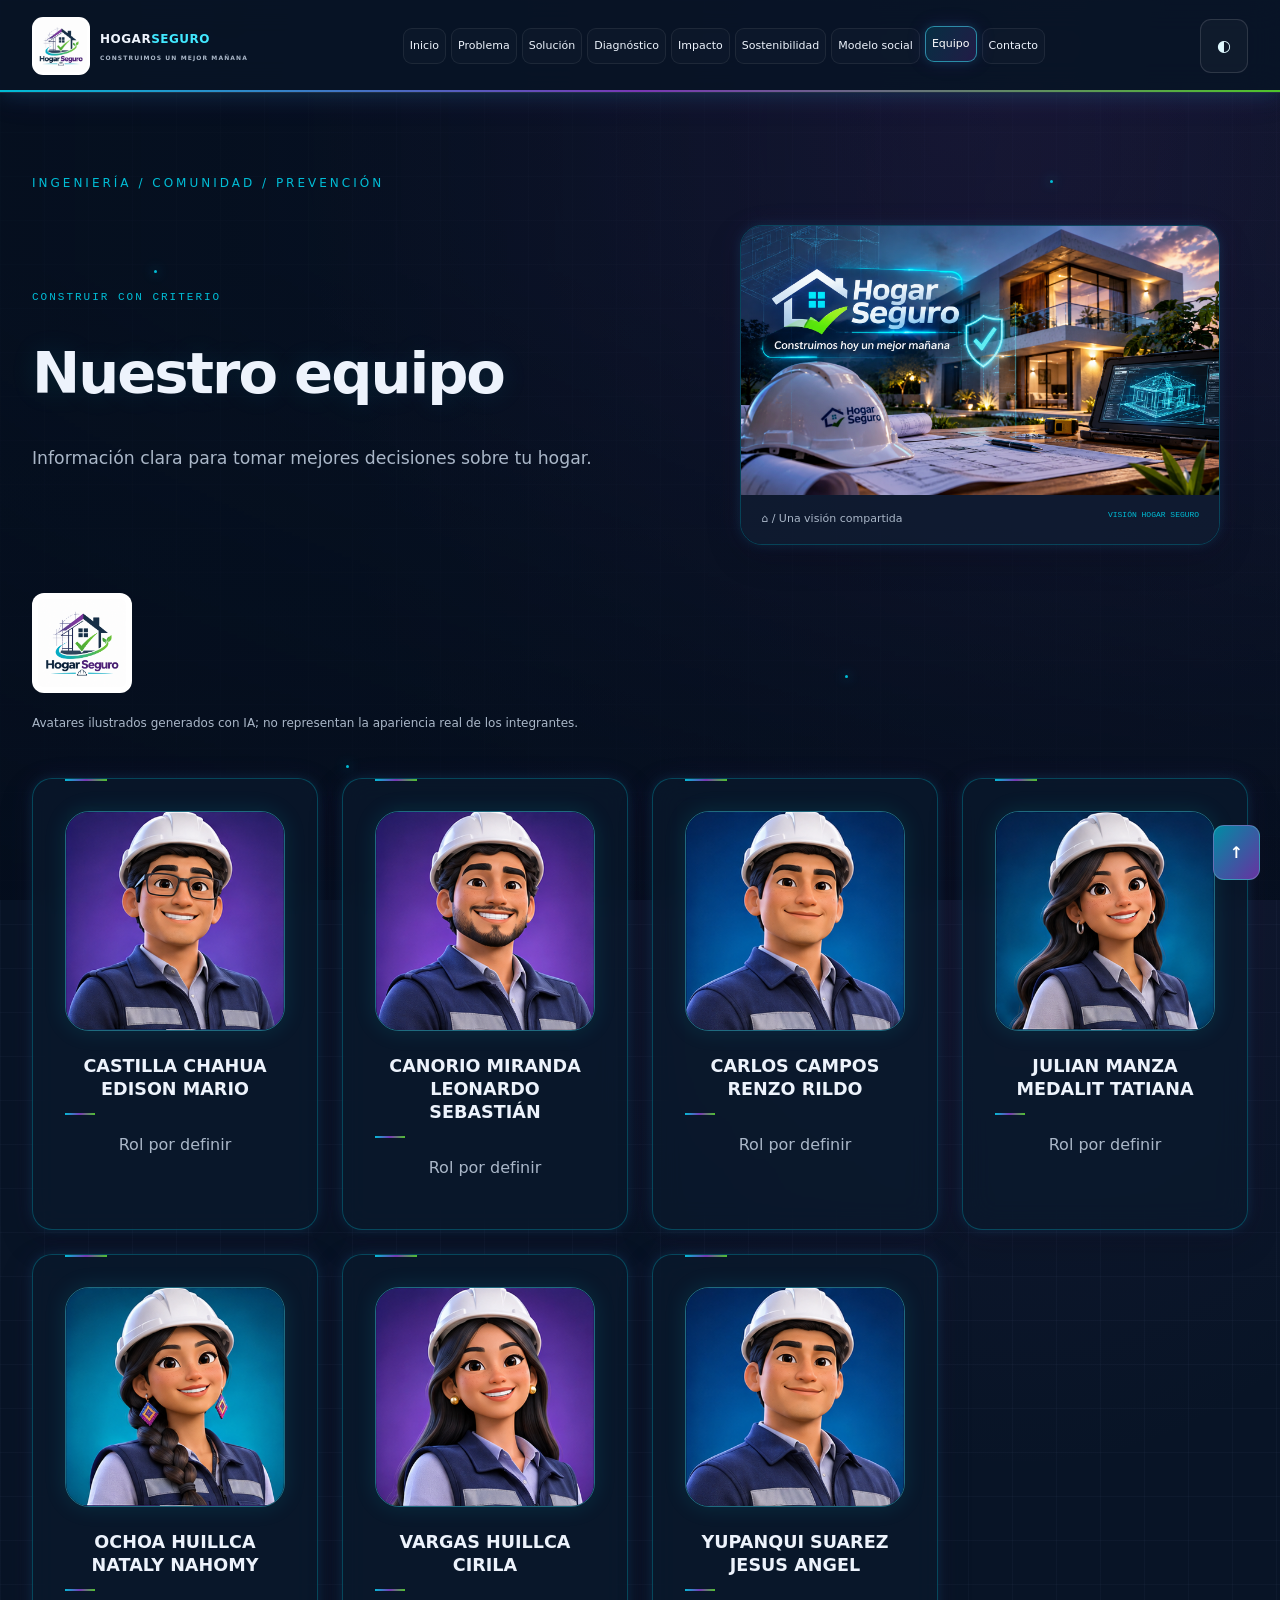
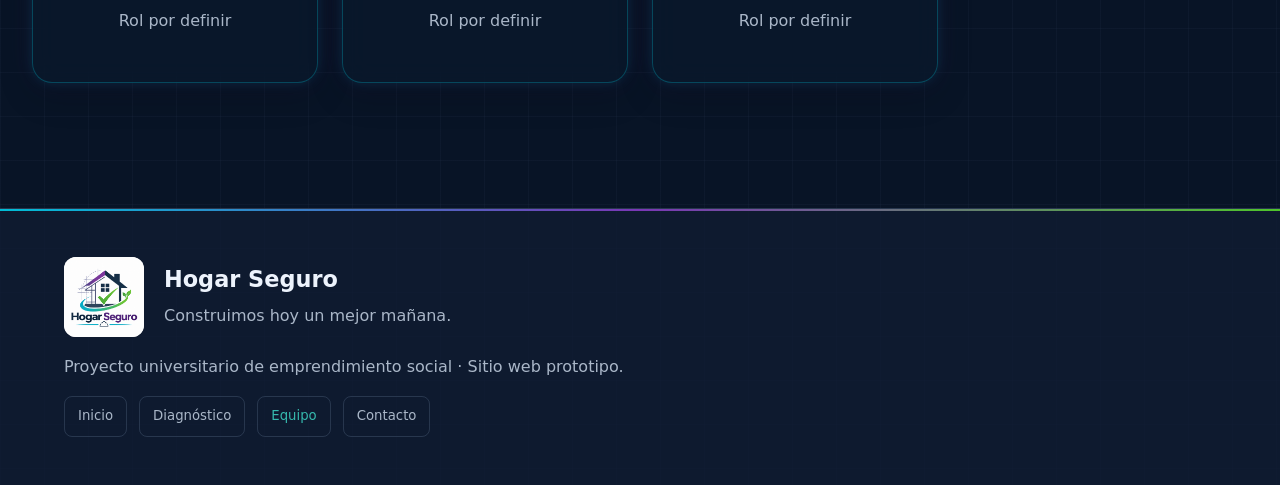
==== equipo.html @ 33d860ac "Publicar sitio multipagina Hogar Seguro" ====
<!doctype html><html lang="es"><head><meta charset="utf-8"><meta name="viewport" content="width=device-width,initial-scale=1"><title>Equipo · Hogar Seguro</title><link rel="stylesheet" href="css/global.css"><link rel="stylesheet" href="css/equipo.css"><script defer src="js/global.js"></script><script defer src="js/equipo.js"></script><link rel="icon" href="assets/icons/house.svg" type="image/svg+xml"></head><body><video autoplay muted loop playsinline preload="metadata" id="bg-video" aria-hidden="true" tabindex="-1" disablepictureinpicture><source src="assets/video/Blackout%20anime%20girl%20wallpaper%204k.mp4" type="video/mp4"></video><div class="ambient" aria-hidden="true"><i></i><i></i><i></i><i></i></div><div id="reading"></div><header><a href="index.html" class="brand"><img src="assets/img/logo-hogar-seguro.png" alt="Hogar Seguro" width="60" height="60"><span>HOGAR<span class="brand-accent">SEGURO</span><small>CONSTRUIMOS UN MEJOR MAÑANA</small></span></a><button aria-controls="navigation" id="menu" aria-expanded="false" aria-label="Abrir menú">☰</button><nav id="navigation" aria-label="Navegación principal"><a href="index.html">Inicio</a><a href="problema.html">Problema</a><a href="solucion.html">Solución</a><a href="diagnostico.html">Diagnóstico</a><a href="impacto.html">Impacto</a><a href="sostenible.html">Sostenibilidad</a><a href="negocio.html">Modelo social</a><a href="equipo.html">Equipo</a><a href="contacto.html">Contacto</a></nav><button id="theme" aria-label="Cambiar tema">◐</button></header><main><p class="eyebrow">INGENIERÍA / COMUNIDAD / PREVENCIÓN</p><div class="page-intro"><div><p class="hero-kicker">CONSTRUIR CON CRITERIO</p><h1>Nuestro equipo</h1><p class="intro-note">Información clara para tomar mejores decisiones sobre tu hogar.</p></div><figure class="section-visual"><img src="assets/img/hero-hogar-seguro.png" alt="Hogar Seguro: vivienda moderna, planos arquitectónicos y herramientas de construcción. Construimos hoy un mejor mañana." width="1672" height="941"><figcaption><span>⌂ / Una visión compartida</span><small>VISIÓN HOGAR SEGURO</small></figcaption></figure></div><img class="team-logo" src="assets/img/logo-hogar-seguro.png" alt="Identidad Hogar Seguro"><p class="avatar-note">Avatares ilustrados generados con IA; no representan la apariencia real de los integrantes.</p><div class="cards"><article class="card"><img class="member-avatar" src="assets/img/generated/avatar-2.png" alt="Avatar ilustrado ficticio de CASTILLA CHAHUA EDISON MARIO" width="320" height="320" loading="lazy"><h2>CASTILLA CHAHUA EDISON MARIO</h2><p>Rol por definir</p></article><article class="card"><img class="member-avatar" src="assets/img/generated/avatar-4.png" alt="Avatar ilustrado ficticio de CANORIO MIRANDA LEONARDO SEBASTIÁN" width="320" height="320" loading="lazy"><h2>CANORIO MIRANDA LEONARDO SEBASTIÁN</h2><p>Rol por definir</p></article><article class="card"><img class="member-avatar" src="assets/img/generated/avatar-6.png" alt="Avatar ilustrado ficticio de CARLOS CAMPOS RENZO RILDO" width="320" height="320" loading="lazy"><h2>CARLOS CAMPOS RENZO RILDO</h2><p>Rol por definir</p></article><article class="card"><img class="member-avatar" src="assets/img/generated/avatar-1.png" alt="Avatar ilustrado ficticio de JULIAN MANZA MEDALIT TATIANA" width="320" height="320" loading="lazy"><h2>JULIAN MANZA MEDALIT TATIANA</h2><p>Rol por definir</p></article><article class="card"><img class="member-avatar" src="assets/img/generated/avatar-3.png" alt="Avatar ilustrado ficticio de OCHOA HUILLCA NATALY NAHOMY" width="320" height="320" loading="lazy"><h2>OCHOA HUILLCA NATALY NAHOMY</h2><p>Rol por definir</p></article><article class="card"><img class="member-avatar" src="assets/img/generated/avatar-7.png" alt="Avatar ilustrado ficticio de VARGAS HUILLCA CIRILA" width="320" height="320" loading="lazy"><h2>VARGAS HUILLCA CIRILA</h2><p>Rol por definir</p></article><article class="card"><img class="member-avatar" src="assets/img/generated/avatar-6.png" alt="Avatar ilustrado ficticio de YUPANQUI SUAREZ JESUS ANGEL" width="320" height="320" loading="lazy"><h2>YUPANQUI SUAREZ JESUS ANGEL</h2><p>Rol por definir</p></article></div></main><footer><div class="footer-brand"><img src="assets/img/logo-hogar-seguro.png" alt="Hogar Seguro" width="80" height="80"><div><strong>Hogar Seguro</strong><p>Construimos hoy un mejor mañana.</p></div></div><p>Proyecto universitario de emprendimiento social · Sitio web prototipo.</p><nav aria-label="Enlaces del pie"><a href="index.html">Inicio</a><a href="diagnostico.html">Diagnóstico</a><a href="equipo.html">Equipo</a><a href="contacto.html">Contacto</a></nav></footer><button id="top" aria-label="Volver arriba">↑</button></body></html>
---- css/global.css ----
*{box-sizing:border-box}html{scroll-behavior:smooth}body{--bg:#09111f;--panel:#152236dc;--text:#edf3fc;--line:#34465f;margin:0;background:radial-gradient(ellipse at 80% 0,#623a8640,transparent 50%),linear-gradient(#30405a22 1px,transparent 1px),linear-gradient(90deg,#30405a22 1px,transparent 1px),var(--bg);background-size:auto,44px 44px,44px 44px,auto;color:var(--text);font:16px/1.7 system-ui}body.light{--bg:#edf3f7;--panel:#ffffffdc;--text:#18283c;--line:#bccbd8}a{color:inherit;text-decoration:none}header{padding:1.3rem 3%;display:flex;align-items:center;gap:1rem;background:var(--panel);backdrop-filter:blur(16px);border-bottom:1px solid var(--line)}.brand{font-weight:900;white-space:nowrap}nav{display:flex;flex-wrap:wrap;gap:1rem;justify-content:center;font-size:.83rem;flex:1}nav a:hover,nav a[aria-current]{color:#36b9ad}button,.button{background:#58dace;color:#092027;border:0;padding:.8rem 1rem;border-radius:9px;cursor:pointer;font:inherit;font-weight:650}.button{display:inline-block;margin:2rem 0}#menu{display:none}main{max-width:1200px;margin:auto;padding:5rem 2rem;min-height:75vh}h1{font-size:clamp(2.4rem,5vw,4.7rem);line-height:1.1;letter-spacing:-2px;max-width:1000px}h2{line-height:1.3}.eyebrow{letter-spacing:3px;font-size:.75rem}.cards{display:grid;grid-template-columns:repeat(auto-fit,minmax(260px,1fr));gap:1.5rem}.card,.platform,#result{padding:2rem;border:1px solid var(--line);background:var(--panel);backdrop-filter:blur(14px);border-radius:20px;transition:.3s}.card:hover{transform:translateY(-5px);box-shadow:0 10px 35px #44d7d51a}.avatar{color:var(--page);font-family:monospace}details{margin:1rem 0}summary{cursor:pointer}.platform button{margin:.4rem}.platform{margin-top:3rem}label{display:block;margin:1.4rem 0}input,textarea,select{display:block;width:100%;padding:.9rem;font:inherit;background:var(--bg);color:var(--text);border:1px solid var(--line);border-radius:10px}footer{padding:3rem 5%;background:var(--panel);border-top:1px solid var(--line)}#top{position:fixed;bottom:20px;right:20px}#reading{height:3px;position:fixed;top:0;left:0;background:linear-gradient(90deg,#48ddce,#bd8aff);z-index:20}:focus-visible{outline:3px solid #409fba;outline-offset:4px}.animate{animation:appear .6s both;animation-delay:var(--delay,0ms)}@keyframes appear{from{opacity:0;transform:translateY(15px)}to{opacity:1;transform:translateY(0)}}@media(max-width:1150px){#menu{display:block;margin-left:auto}nav{display:none}nav.open{display:flex;position:absolute;top:85px;left:0;right:0;background:var(--bg);padding:2rem;z-index:10}header{position:relative}}@media(max-width:600px){main{padding:3rem 1.2rem}.cards{grid-template-columns:1fr}h1{letter-spacing:-1px}}@media(prefers-reduced-motion:reduce){*{animation:none!important;transition:none!important;scroll-behavior:auto!important}}/* Identidad Hogar Seguro — mejoras compartidas */
:root{--bg-dark:#081426;--bg-secondary:#101d32;--navy:#102942;--purple:#7937b5;--purple-light:#a65cff;--cyan:#00bdd6;--cyan-light:#42e8ff;--green:#4fc52b;--green-light:#7cff55;--text-muted:#aab7c8;--rgb:linear-gradient(110deg,var(--cyan),var(--purple),var(--green))}body{--bg:var(--bg-dark);--panel:rgba(16,29,50,.82);--line:rgba(154,183,215,.18);--page:var(--cyan)!important;isolation:isolate;padding-top:105px;overflow-x:hidden;background-color:var(--bg)}body::before{content:'';position:fixed;inset:0;background:radial-gradient(ellipse at 75% 15%,#7937b51f,transparent 50%),linear-gradient(#051020b8,#051020e8);z-index:-2;pointer-events:none}#bg-video{position:fixed;inset:0;width:100%;height:100%;object-fit:cover;z-index:-3;pointer-events:none}body.light::before{background:linear-gradient(#edf3f7dc,#edf3f7ef)}header{position:fixed;top:0;left:0;right:0;z-index:50;background:rgba(8,20,38,.91);padding:17px 2.5%;transition:padding .3s;box-shadow:0 10px 35px #0003;color:#edf3fc}header::after,footer::before{content:'';position:absolute;bottom:0;left:0;right:0;height:2px;background:var(--rgb)}header.scrolled{padding-block:10px}.brand{display:flex;align-items:center;gap:10px;font-size:15px;letter-spacing:.5px}.brand img{height:58px;width:58px;object-fit:contain;background:white;border-radius:11px;padding:3px;transition:box-shadow .3s}.brand:hover img{box-shadow:0 0 14px #7937b566,0 0 22px #00bdd644,0 0 30px #4fc52b22}.brand-accent{color:#42e8ff}.brand small{display:block;font-size:7px;letter-spacing:1.1px;color:#aab7c8;margin-top:3px}header nav{gap:5px;flex-wrap:nowrap}header nav a{padding:9px 9px;white-space:nowrap;border:1px solid #ffffff12;background:#ffffff05;border-radius:9px;transition:all .3s;font-size:12px}header nav a:hover,header nav a.active{color:#fff;border-color:#00bdd67a;background:#00bdd612;transform:translateY(-2px);box-shadow:0 0 10px #00bdd62d,0 0 20px #7937b527}header nav a.active{background:linear-gradient(120deg,#00bdd62b,#7937b53b);border-color:#42e8ff88}#theme,#menu{min-width:44px;min-height:44px;background:#ffffff08;color:#dff9ff;border:1px solid #ffffff20}main{padding-top:3.5rem;max-width:1320px}.eyebrow{color:var(--cyan)!important;letter-spacing:3px}.hero{display:grid;grid-template-columns:1.15fr 1fr;gap:3rem;align-items:center;min-height:560px}.hero h1{font-size:clamp(3.8rem,7.5vw,7rem);margin:1rem 0;letter-spacing:-4px}.hero h1 span{background:linear-gradient(100deg,#42e8ff,#b68ae3);background-clip:text;color:transparent}.hero h2{font-size:1.45rem;font-weight:500;letter-spacing:-.4px}.hero-description,.intro-note{color:var(--text-muted);max-width:620px;font-size:1.08rem}.hero-kicker{font:11px monospace;letter-spacing:2px;color:var(--cyan)}.hero-note{font:10px monospace;letter-spacing:1px;color:var(--text-muted);margin-top:2rem}.hero-actions{display:flex;flex-wrap:wrap;gap:12px;margin-top:2rem}.btn-primary,.btn-secondary,.btn-neon,.button,button{display:inline-flex;align-items:center;justify-content:center;gap:12px;min-height:46px;border-radius:11px;transition:transform .25s,box-shadow .25s,background .25s}.btn-primary,.button,button{background:linear-gradient(130deg,#008ca4,#6832a1);color:white;border:1px solid #8edee44a;font-weight:650}.btn-primary,.btn-secondary{padding:14px 19px;font-size:11px;letter-spacing:.7px}.btn-secondary{background:#ffffff05;border:1px solid var(--line)}.btn-neon{background:linear-gradient(130deg,#008ca4,#6832a1) padding-box,var(--rgb) border-box;border:2px solid transparent;box-shadow:0 0 20px #00bdd622;animation:breathe 5s ease-in-out infinite}.btn-primary:hover,.btn-secondary:hover,button:hover,.button:hover{transform:translateY(-2px);box-shadow:0 0 12px #00bdd63d,0 0 25px #7937b52e}button:disabled{opacity:.45;cursor:default;transform:none}.section-visual{margin:0;position:relative;border:1px solid #00bdd644;border-radius:22px;overflow:hidden;box-shadow:0 20px 70px #0004}.section-visual img{display:block;width:100%;height:auto}.section-visual figcaption{display:flex;justify-content:space-between;gap:1rem;padding:15px 20px;background:var(--panel);font-size:11px;color:var(--text-muted)}.section-visual small{font:8px monospace;color:var(--cyan)}.page-intro{display:grid;grid-template-columns:1.3fr 1fr;align-items:center;gap:3rem;margin:2rem 0 3rem}.page-intro h1{font-size:clamp(2.4rem,4.5vw,4.5rem)}.page-intro .section-visual{max-width:480px}.card{position:relative;background:rgba(10,25,45,.72);box-shadow:0 10px 30px #0003;border-color:#ffffff14;padding:2rem;overflow:hidden}.card::before{content:'';position:absolute;top:0;left:2rem;width:42px;height:2px;background:var(--rgb);transition:width .4s}.card:hover::before{width:70%}.card:hover{transform:translateY(-7px);border-color:#00bdd677;box-shadow:0 0 15px #00bdd625,0 0 35px #7937b522}.card h2{font-size:1.35rem}.card p{color:var(--text-muted)}.card .avatar{display:inline-block;font-size:13px;color:var(--cyan)}h2::after{content:'';display:block;width:30px;height:2px;background:var(--rgb);margin-top:12px}.hero h2::after{display:none}.cards>a{background:var(--panel);border:1px solid var(--line);padding:1.25rem;border-radius:12px;transition:.3s}.cards>a:hover{border-color:var(--cyan);transform:translateY(-3px)}footer{position:relative;padding:3rem max(5%,calc((100vw - 1256px)/2));color:var(--text-muted)}footer::before{top:0;bottom:auto}.footer-brand{display:flex;align-items:center;gap:20px}.footer-brand img,.team-logo{object-fit:contain;background:white;border-radius:12px}.footer-brand strong{color:var(--text);font-size:1.4rem}.footer-brand p{margin:4px 0}footer nav{display:flex;justify-content:flex-start;gap:12px;flex-wrap:wrap}footer nav a{padding:8px 13px;border:1px solid var(--line);border-radius:8px}.team-logo{width:100px;padding:6px}.platform,#quiz,#result{border:1px solid transparent;background:linear-gradient(var(--bg-secondary),var(--bg-secondary)) padding-box,var(--rgb) border-box;padding:2rem;border-radius:22px}#quiz{max-width:820px;margin:2rem auto}progress{height:9px;border:0;border-radius:20px;overflow:hidden}progress::-webkit-progress-bar{background:#ffffff12}progress::-webkit-progress-value{background:var(--rgb);transition:width .4s}#answers label{cursor:pointer;transition:.3s;background:#ffffff03}#answers label:has(input:checked){border-color:var(--cyan);background:#00bdd615;box-shadow:0 0 12px #00bdd615}#answers input{accent-color:var(--cyan)}#result:not([hidden]){animation:appear .65s both}#result[data-level='0']{box-shadow:0 0 25px #4fc52b28}#result[data-level='1']{box-shadow:0 0 25px #e7c94528}#result[data-level='2']{box-shadow:0 0 25px #f59d3828}#result[data-level='3']{box-shadow:0 0 25px #fa646428}input:focus,textarea:focus,select:focus{outline:1px solid var(--cyan);box-shadow:0 0 15px #00bdd622}.ambient{position:fixed;inset:0;pointer-events:none;z-index:-1}.ambient i{position:absolute;width:3px;height:3px;background:var(--cyan);box-shadow:0 0 12px var(--cyan);border-radius:50%;animation:float 12s ease-in-out infinite}.ambient i:nth-child(1){left:12%;top:30%}.ambient i:nth-child(2){left:82%;top:20%;animation-delay:-3s}.ambient i:nth-child(3){left:66%;top:75%;animation-delay:-6s}.ambient i:nth-child(4){left:27%;top:85%;animation-delay:-9s}body.light .card{background:#ffffffce}body.light{--text-muted:#526176}body.light .platform,body.light #quiz,body.light #result{background:linear-gradient(#f7fafc,#f7fafc) padding-box,var(--rgb) border-box}.animate[data-motion='left']{animation-name:leftIn}.animate[data-motion='right']{animation-name:rightIn}.animate[data-motion='scale']{animation-name:scaleIn}@keyframes leftIn{from{opacity:0;transform:translateX(-20px)}to{opacity:1;transform:none}}@keyframes rightIn{from{opacity:0;transform:translateX(20px)}to{opacity:1;transform:none}}@keyframes scaleIn{from{opacity:0;transform:scale(.96)}to{opacity:1;transform:none}}@keyframes float{50%{transform:translate(18px,-30px);opacity:.3}}@keyframes breathe{50%{box-shadow:0 0 25px #00bdd638,0 0 35px #7937b51e}}#reading{z-index:60}#top{z-index:40}@media(max-width:1350px){header nav a{padding:8px 6px;font-size:11px}.brand{font-size:12px}.brand small{font-size:6px}}@media(min-width:1151px){header #navigation{display:flex}}@media(max-width:1150px){header{position:fixed}header nav.open{top:100%;max-height:calc(100dvh - 90px);overflow:auto;display:grid;grid-template-columns:1fr 1fr;background:rgba(8,20,38,.98);padding:20px;border-bottom:1px solid #00bdd644}header nav a{font-size:14px;padding:12px}.hero{gap:2rem}.brand{font-size:15px}body{padding-top:100px}}@media(max-width:760px){.hero,.page-intro{grid-template-columns:1fr;gap:2rem}.hero{min-height:auto}.hero h1{font-size:4.6rem}.hero .section-visual{max-width:560px}.page-intro .section-visual{max-width:100%;width:100%}.page-intro h1{font-size:2.6rem}main{padding-top:2rem}.brand img{width:48px;height:48px}.brand small{font-size:6px}header{padding:12px 5%}body{padding-top:84px}.hero-actions>a{width:100%}.hero-note{line-height:2}.section-visual figcaption small{display:none}.card{padding:1.5rem}.footer-brand{align-items:flex-start}.footer-brand img{width:65px;height:65px}.footer-brand strong{font-size:1.2rem}#quiz{padding:1.2rem}#top{bottom:12px;right:12px}}@media(prefers-reduced-motion:reduce){.ambient{display:none}}

/* Cinematic, silent video background with a readable architectural overlay. */
#bg-video{opacity:0;transition:opacity .85s ease;object-position:center;filter:saturate(.68) brightness(.8);background:transparent}
#bg-video.is-playing{opacity:1}
body::before{background:linear-gradient(90deg,rgba(5,14,29,.88),rgba(5,14,29,.61)),linear-gradient(0deg,rgba(5,14,29,.86),transparent 70%),radial-gradient(ellipse at 75% 15%,rgba(121,55,181,.13),transparent 55%)}
body.light::before{background:linear-gradient(90deg,rgba(237,243,247,.94),rgba(237,243,247,.83))}
@media(max-width:760px){#bg-video{object-position:58% center}body::before{background:linear-gradient(rgba(5,14,29,.78),rgba(5,14,29,.89))}body.light::before{background:rgba(237,243,247,.91)}}
@media(prefers-reduced-motion:reduce){#bg-video{display:none}}

/* Imagen institucional compartida en todas las secciones. */
.section-visual img{width:100%;height:auto;object-fit:contain;display:block}

/* Enhanced architectural RGB lighting and clearer background footage. */
#bg-video{filter:saturate(.88) brightness(1.05)}
body::before{background:linear-gradient(90deg,rgba(5,14,29,.72),rgba(5,14,29,.42)),linear-gradient(0deg,rgba(5,14,29,.7),transparent 70%),radial-gradient(ellipse at 75% 15%,#7937b51c,transparent 55%)}
.card,.section-visual,.platform,#quiz,#result{box-shadow:0 0 12px #00bdd620,0 0 24px #7937b51c,0 12px 35px #0003;border-color:#00bdd64a}
.card:hover,.section-visual:hover{box-shadow:0 0 18px #00bdd647,0 0 34px #7937b536,0 0 42px #4fc52b16}
header{box-shadow:0 3px 18px #00bdd622,0 5px 30px #7937b51c}h1{text-shadow:0 0 28px #00bdd61f}input,textarea,select{box-shadow:0 0 10px #00bdd60e}.avatar{filter:drop-shadow(0 0 5px #00bdd655)}
.comparison{margin-block:5rem}.comparison>h2{max-width:800px;font-size:clamp(1.8rem,3vw,2.6rem)}.comparison-note{color:var(--text-muted);max-width:800px}.comparison-grid{display:grid;grid-template-columns:1fr 1fr;gap:28px;margin:2rem 0}.compare-panel{--tone:#fb537c;--tint:#fb537c10;display:flex;flex-direction:column;overflow:hidden;border:1px solid var(--tone);border-radius:23px;background:var(--panel);box-shadow:0 0 22px var(--tint)}.compare-panel.after{--tone:#4fcf75;--tint:#4fcf7512}.compare-panel>h3{margin:0;padding:17px 20px;background:var(--tint);border-bottom:1px solid var(--tone);color:var(--tone);font-size:1.1rem;text-align:center}.compare-picture{height:245px;position:relative;background:#101d32}.compare-picture img{width:100%;height:100%;object-fit:cover;display:block}.compare-picture::after{content:'';position:absolute;inset:0;background:linear-gradient(transparent 45%,#081426cc)}.compare-picture>span{position:absolute;bottom:16px;left:18px;right:18px;z-index:1;font-size:11px;font-weight:700;color:white;background:#081426bd;padding:7px 12px;border-radius:20px;border:1px solid var(--tone);width:fit-content}.compare-items{display:grid;gap:12px;padding:24px}.after .compare-items{grid-template-columns:1fr 1fr}.compare-item{display:flex;align-items:flex-start;gap:12px;border:1px solid color-mix(in srgb,var(--tone) 24%,transparent);border-radius:15px;padding:14px;background:var(--tint)}.compare-icon{display:grid;place-items:center;flex:0 0 28px;height:28px;border-radius:9px;background:var(--tint);color:var(--tone)}.compare-item h4{margin:0 0 4px;text-transform:uppercase;font-size:11px;line-height:1.4;letter-spacing:.2px}.compare-item p{font-size:12px;line-height:1.5;margin:0;color:var(--text-muted)}.compare-summary{margin-top:auto;padding:21px 25px;background:var(--tint);border-top:1px solid color-mix(in srgb,var(--tone) 30%,transparent)}.compare-summary h4{margin:0 0 8px;color:var(--tone)}.compare-summary ul{padding-left:18px;margin:0;font-size:13px}.compare-summary p{font-size:11px;color:var(--text-muted)}body.light::before{background:linear-gradient(90deg,#edf3f7e8,#edf3f7c9)}body.light .compare-panel{background:#fffffff0}body.light .compare-panel.before{--tone:#b9274c}body.light .compare-panel.after{--tone:#087b3b}@media(max-width:760px){body::before{background:linear-gradient(#050e1db5,#050e1dc9)}.comparison-grid{grid-template-columns:1fr}.compare-picture{height:220px}.compare-items{padding:18px}.after .compare-items{grid-template-columns:1fr 1fr}.compare-item{padding:11px;gap:7px}.compare-icon{flex-basis:20px;height:24px}body.light::before{background:#edf3f7df}}@media(max-width:380px){.after .compare-items{grid-template-columns:1fr}}

.generated-feature{margin:3rem 0 1rem;display:grid;grid-template-columns:minmax(0,1fr) 1fr;align-items:center;gap:2rem;padding:1.5rem;background:var(--panel);border:1px solid #00bdd64a;border-radius:22px;box-shadow:0 0 24px #7937b521}.generated-feature img{width:100%;max-height:390px;object-fit:cover;border-radius:15px}.generated-feature figcaption{font:12px/1.8 monospace;letter-spacing:2px;color:var(--text-muted)}@media(max-width:650px){.generated-feature{grid-template-columns:1fr;gap:1rem}.generated-feature img{max-height:340px}}
---- css/equipo.css ----
body{--page:#75d9a1}.eyebrow{color:var(--page)}main>.cards{margin-block:2.8rem}.avatar{border-radius:50%;background:#575098;padding:1rem;color:white}.card h2{font-size:1.1rem}
.member-avatar{display:block;width:100%;max-width:220px;aspect-ratio:1;height:auto;object-fit:cover;border-radius:24px;margin:0 auto 1.5rem;border:1px solid #42e8ff66;box-shadow:0 0 22px #00bdd623;transition:transform .4s}.card:hover .member-avatar{transform:translateY(-4px) scale(1.025)}.avatar-note{font-size:12px;color:var(--text-muted)}.cards>.card{text-align:center}
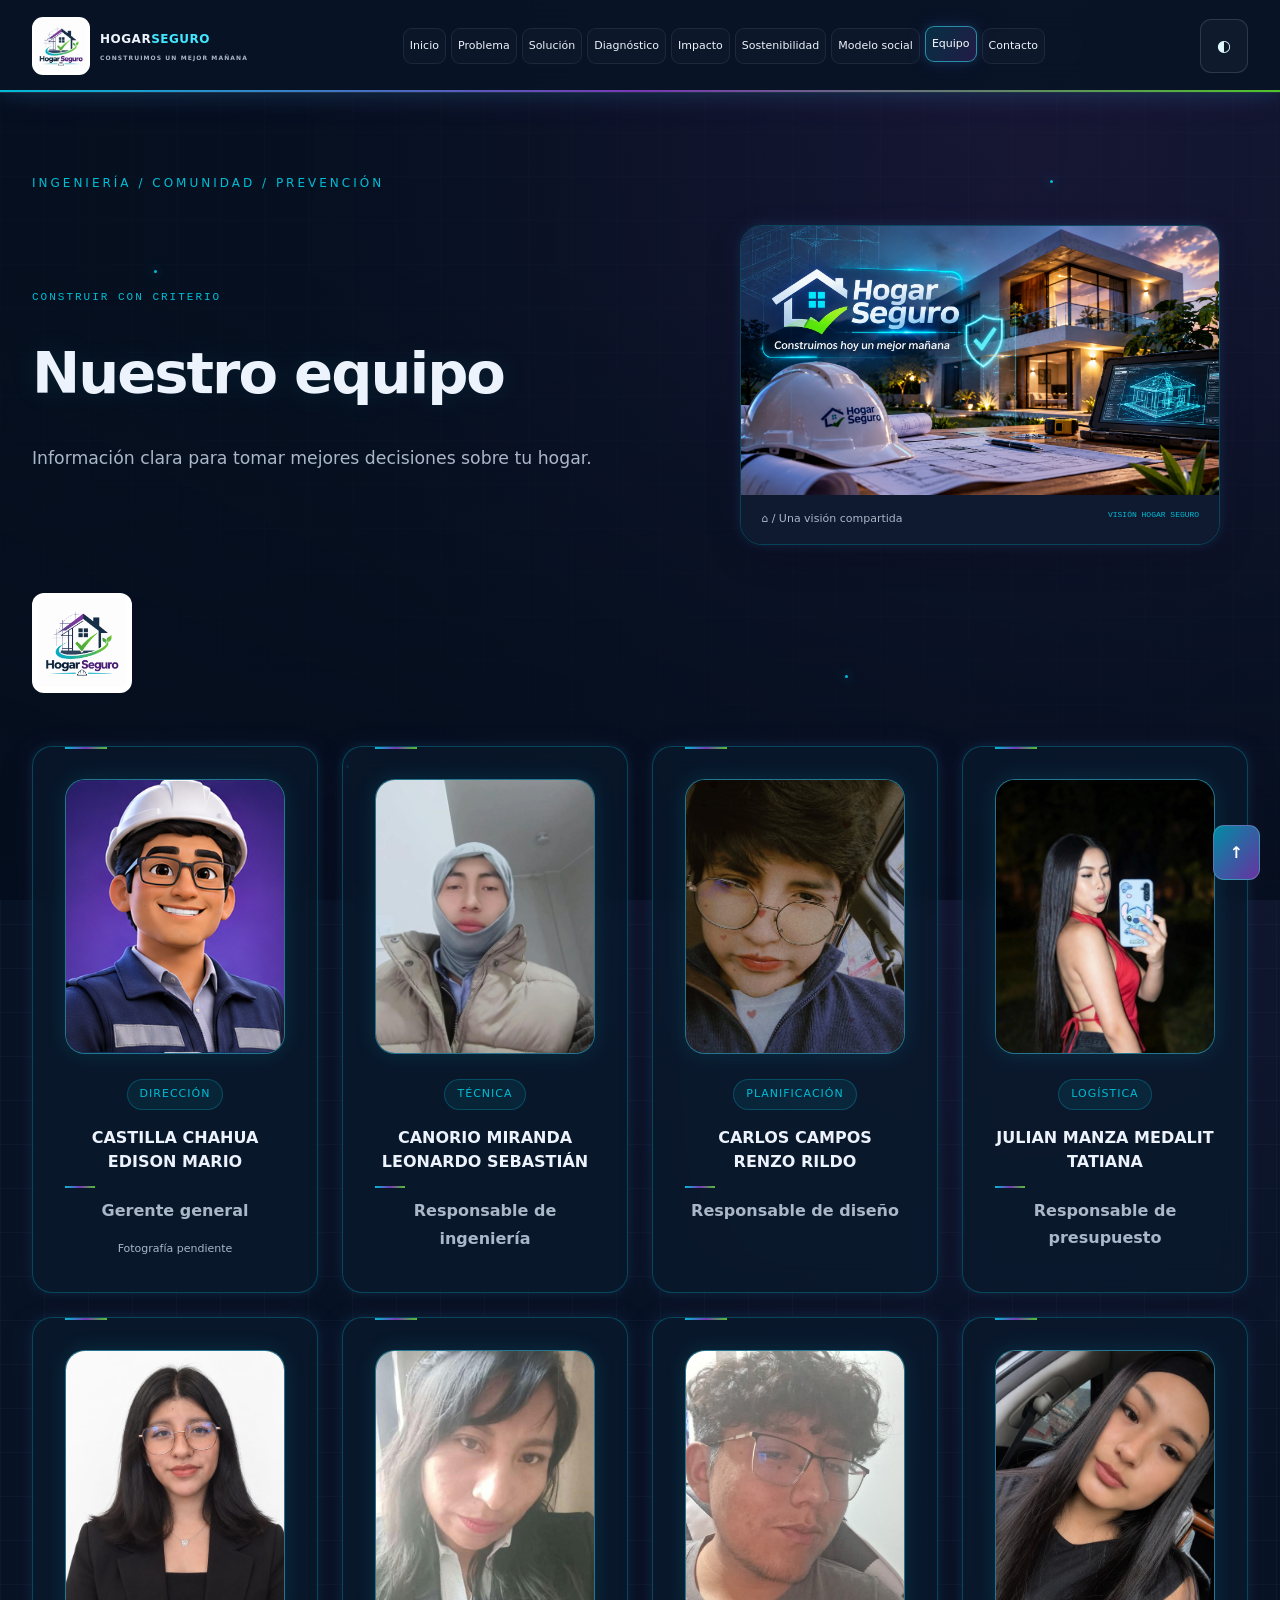
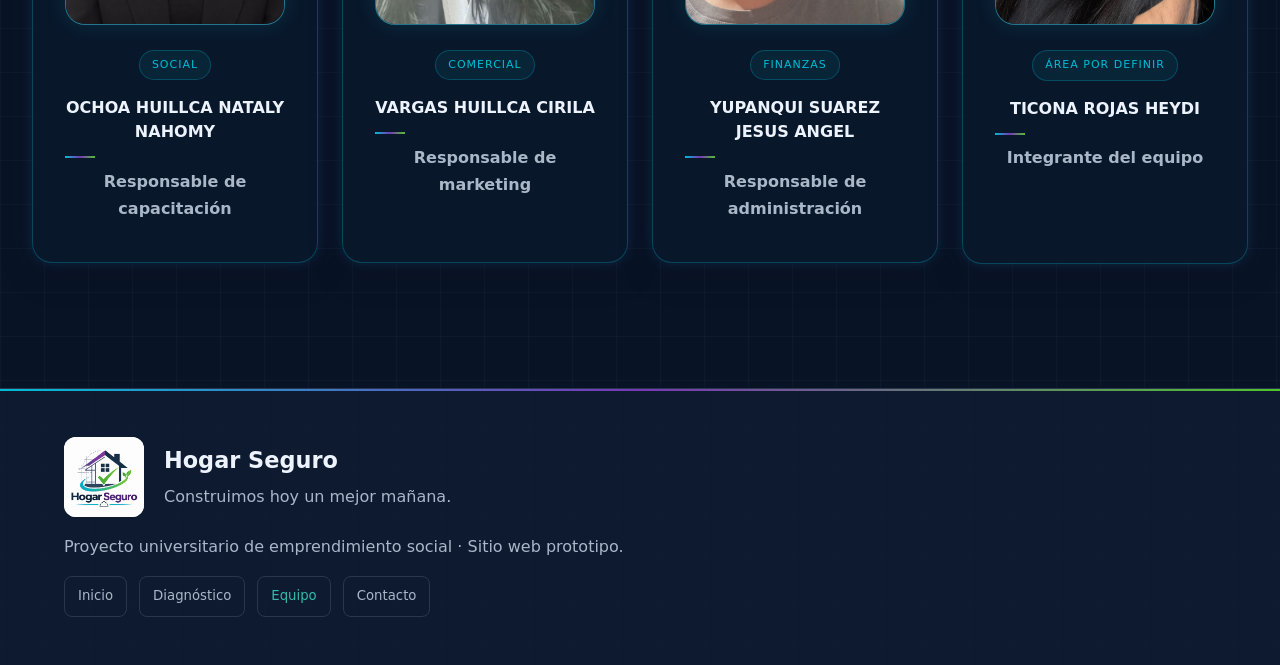
==== commit ece03d31: "Actualizar fotos y responsabilidades del equipo; agregar Heydi" ====
--- a/equipo.html
+++ b/equipo.html
@@ -1 +1 @@
-<!doctype html><html lang="es"><head><meta charset="utf-8"><meta name="viewport" content="width=device-width,initial-scale=1"><title>Equipo · Hogar Seguro</title><link rel="stylesheet" href="css/global.css"><link rel="stylesheet" href="css/equipo.css"><script defer src="js/global.js"></script><script defer src="js/equipo.js"></script><link rel="icon" href="assets/icons/house.svg" type="image/svg+xml"></head><body><video autoplay muted loop playsinline preload="metadata" id="bg-video" aria-hidden="true" tabindex="-1" disablepictureinpicture><source src="assets/video/Blackout%20anime%20girl%20wallpaper%204k.mp4" type="video/mp4"></video><div class="ambient" aria-hidden="true"><i></i><i></i><i></i><i></i></div><div id="reading"></div><header><a href="index.html" class="brand"><img src="assets/img/logo-hogar-seguro.png" alt="Hogar Seguro" width="60" height="60"><span>HOGAR<span class="brand-accent">SEGURO</span><small>CONSTRUIMOS UN MEJOR MAÑANA</small></span></a><button aria-controls="navigation" id="menu" aria-expanded="false" aria-label="Abrir menú">☰</button><nav id="navigation" aria-label="Navegación principal"><a href="index.html">Inicio</a><a href="problema.html">Problema</a><a href="solucion.html">Solución</a><a href="diagnostico.html">Diagnóstico</a><a href="impacto.html">Impacto</a><a href="sostenible.html">Sostenibilidad</a><a href="negocio.html">Modelo social</a><a href="equipo.html">Equipo</a><a href="contacto.html">Contacto</a></nav><button id="theme" aria-label="Cambiar tema">◐</button></header><main><p class="eyebrow">INGENIERÍA / COMUNIDAD / PREVENCIÓN</p><div class="page-intro"><div><p class="hero-kicker">CONSTRUIR CON CRITERIO</p><h1>Nuestro equipo</h1><p class="intro-note">Información clara para tomar mejores decisiones sobre tu hogar.</p></div><figure class="section-visual"><img src="assets/img/hero-hogar-seguro.png" alt="Hogar Seguro: vivienda moderna, planos arquitectónicos y herramientas de construcción. Construimos hoy un mejor mañana." width="1672" height="941"><figcaption><span>⌂ / Una visión compartida</span><small>VISIÓN HOGAR SEGURO</small></figcaption></figure></div><img class="team-logo" src="assets/img/logo-hogar-seguro.png" alt="Identidad Hogar Seguro"><p class="avatar-note">Avatares ilustrados generados con IA; no representan la apariencia real de los integrantes.</p><div class="cards"><article class="card"><img class="member-avatar" src="assets/img/generated/avatar-2.png" alt="Avatar ilustrado ficticio de CASTILLA CHAHUA EDISON MARIO" width="320" height="320" loading="lazy"><h2>CASTILLA CHAHUA EDISON MARIO</h2><p>Rol por definir</p></article><article class="card"><img class="member-avatar" src="assets/img/generated/avatar-4.png" alt="Avatar ilustrado ficticio de CANORIO MIRANDA LEONARDO SEBASTIÁN" width="320" height="320" loading="lazy"><h2>CANORIO MIRANDA LEONARDO SEBASTIÁN</h2><p>Rol por definir</p></article><article class="card"><img class="member-avatar" src="assets/img/generated/avatar-6.png" alt="Avatar ilustrado ficticio de CARLOS CAMPOS RENZO RILDO" width="320" height="320" loading="lazy"><h2>CARLOS CAMPOS RENZO RILDO</h2><p>Rol por definir</p></article><article class="card"><img class="member-avatar" src="assets/img/generated/avatar-1.png" alt="Avatar ilustrado ficticio de JULIAN MANZA MEDALIT TATIANA" width="320" height="320" loading="lazy"><h2>JULIAN MANZA MEDALIT TATIANA</h2><p>Rol por definir</p></article><article class="card"><img class="member-avatar" src="assets/img/generated/avatar-3.png" alt="Avatar ilustrado ficticio de OCHOA HUILLCA NATALY NAHOMY" width="320" height="320" loading="lazy"><h2>OCHOA HUILLCA NATALY NAHOMY</h2><p>Rol por definir</p></article><article class="card"><img class="member-avatar" src="assets/img/generated/avatar-7.png" alt="Avatar ilustrado ficticio de VARGAS HUILLCA CIRILA" width="320" height="320" loading="lazy"><h2>VARGAS HUILLCA CIRILA</h2><p>Rol por definir</p></article><article class="card"><img class="member-avatar" src="assets/img/generated/avatar-6.png" alt="Avatar ilustrado ficticio de YUPANQUI SUAREZ JESUS ANGEL" width="320" height="320" loading="lazy"><h2>YUPANQUI SUAREZ JESUS ANGEL</h2><p>Rol por definir</p></article></div></main><footer><div class="footer-brand"><img src="assets/img/logo-hogar-seguro.png" alt="Hogar Seguro" width="80" height="80"><div><strong>Hogar Seguro</strong><p>Construimos hoy un mejor mañana.</p></div></div><p>Proyecto universitario de emprendimiento social · Sitio web prototipo.</p><nav aria-label="Enlaces del pie"><a href="index.html">Inicio</a><a href="diagnostico.html">Diagnóstico</a><a href="equipo.html">Equipo</a><a href="contacto.html">Contacto</a></nav></footer><button id="top" aria-label="Volver arriba">↑</button></body></html>+<!doctype html><html lang="es"><head><meta charset="utf-8"><meta name="viewport" content="width=device-width,initial-scale=1"><title>Equipo · Hogar Seguro</title><link rel="stylesheet" href="css/global.css"><link rel="stylesheet" href="css/equipo.css?v=2"><script defer src="js/global.js"></script><script defer src="js/equipo.js"></script><link rel="icon" href="assets/icons/house.svg" type="image/svg+xml"></head><body><video autoplay muted loop playsinline preload="metadata" id="bg-video" aria-hidden="true" tabindex="-1" disablepictureinpicture><source src="assets/video/Blackout%20anime%20girl%20wallpaper%204k.mp4" type="video/mp4"></video><div class="ambient" aria-hidden="true"><i></i><i></i><i></i><i></i></div><div id="reading"></div><header><a href="index.html" class="brand"><img src="assets/img/logo-hogar-seguro.png" alt="Hogar Seguro" width="60" height="60"><span>HOGAR<span class="brand-accent">SEGURO</span><small>CONSTRUIMOS UN MEJOR MAÑANA</small></span></a><button aria-controls="navigation" id="menu" aria-expanded="false" aria-label="Abrir menú">☰</button><nav id="navigation" aria-label="Navegación principal"><a href="index.html">Inicio</a><a href="problema.html">Problema</a><a href="solucion.html">Solución</a><a href="diagnostico.html">Diagnóstico</a><a href="impacto.html">Impacto</a><a href="sostenible.html">Sostenibilidad</a><a href="negocio.html">Modelo social</a><a href="equipo.html">Equipo</a><a href="contacto.html">Contacto</a></nav><button id="theme" aria-label="Cambiar tema">◐</button></header><main><p class="eyebrow">INGENIERÍA / COMUNIDAD / PREVENCIÓN</p><div class="page-intro"><div><p class="hero-kicker">CONSTRUIR CON CRITERIO</p><h1>Nuestro equipo</h1><p class="intro-note">Información clara para tomar mejores decisiones sobre tu hogar.</p></div><figure class="section-visual"><img src="assets/img/hero-hogar-seguro.png" alt="Hogar Seguro: vivienda moderna, planos arquitectónicos y herramientas de construcción. Construimos hoy un mejor mañana." width="1672" height="941"><figcaption><span>⌂ / Una visión compartida</span><small>VISIÓN HOGAR SEGURO</small></figcaption></figure></div><img class="team-logo" src="assets/img/logo-hogar-seguro.png" alt="Identidad Hogar Seguro"><div class="cards team-grid"><article class="card member-card"><div class="portrait-frame"><img class="member-avatar " src="assets/img/generated/avatar-2.png" alt="Avatar provisional de CASTILLA CHAHUA EDISON MARIO" width="320" height="400" loading="lazy"></div><span class="member-area">Dirección</span><h2>CASTILLA CHAHUA EDISON MARIO</h2><p class="member-role">Gerente general</p><small class="photo-pending">Fotografía pendiente</small></article><article class="card member-card"><div class="portrait-frame"><img class="member-avatar real-photo" src="assets/img/team/leonardo.png" alt="Fotografía de CANORIO MIRANDA LEONARDO SEBASTIÁN" width="320" height="400" loading="lazy"></div><span class="member-area">Técnica</span><h2>CANORIO MIRANDA LEONARDO SEBASTIÁN</h2><p class="member-role">Responsable de ingeniería</p></article><article class="card member-card"><div class="portrait-frame"><img class="member-avatar real-photo" src="assets/img/team/renzo.png" alt="Fotografía de CARLOS CAMPOS RENZO RILDO" width="320" height="400" loading="lazy"></div><span class="member-area">Planificación</span><h2>CARLOS CAMPOS RENZO RILDO</h2><p class="member-role">Responsable de diseño</p></article><article class="card member-card"><div class="portrait-frame"><img class="member-avatar real-photo" src="assets/img/team/tatiana.png" alt="Fotografía de JULIAN MANZA MEDALIT TATIANA" width="320" height="400" loading="lazy"></div><span class="member-area">Logística</span><h2>JULIAN MANZA MEDALIT TATIANA</h2><p class="member-role">Responsable de presupuesto</p></article><article class="card member-card"><div class="portrait-frame"><img class="member-avatar real-photo" src="assets/img/team/nataly.png" alt="Fotografía de OCHOA HUILLCA NATALY NAHOMY" width="320" height="400" loading="lazy"></div><span class="member-area">Social</span><h2>OCHOA HUILLCA NATALY NAHOMY</h2><p class="member-role">Responsable de capacitación</p></article><article class="card member-card"><div class="portrait-frame"><img class="member-avatar real-photo" src="assets/img/team/cirila.png" alt="Fotografía de VARGAS HUILLCA CIRILA" width="320" height="400" loading="lazy"></div><span class="member-area">Comercial</span><h2>VARGAS HUILLCA CIRILA</h2><p class="member-role">Responsable de marketing</p></article><article class="card member-card"><div class="portrait-frame"><img class="member-avatar real-photo" src="assets/img/team/jesus.png" alt="Fotografía de YUPANQUI SUAREZ JESUS ANGEL" width="320" height="400" loading="lazy"></div><span class="member-area">Finanzas</span><h2>YUPANQUI SUAREZ JESUS ANGEL</h2><p class="member-role">Responsable de administración</p></article><article class="card member-card"><div class="portrait-frame"><img class="member-avatar real-photo" src="assets/img/team/heydi.png" alt="Fotografía de TICONA ROJAS HEYDI" width="320" height="400" loading="lazy"></div><span class="member-area">Área por definir</span><h2>TICONA ROJAS HEYDI</h2><p class="member-role">Integrante del equipo</p></article></div></main><footer><div class="footer-brand"><img src="assets/img/logo-hogar-seguro.png" alt="Hogar Seguro" width="80" height="80"><div><strong>Hogar Seguro</strong><p>Construimos hoy un mejor mañana.</p></div></div><p>Proyecto universitario de emprendimiento social · Sitio web prototipo.</p><nav aria-label="Enlaces del pie"><a href="index.html">Inicio</a><a href="diagnostico.html">Diagnóstico</a><a href="equipo.html">Equipo</a><a href="contacto.html">Contacto</a></nav></footer><button id="top" aria-label="Volver arriba">↑</button></body></html>
--- a/css/equipo.css
+++ b/css/equipo.css
@@ -1,2 +1,5 @@
 body{--page:#75d9a1}.eyebrow{color:var(--page)}main>.cards{margin-block:2.8rem}.avatar{border-radius:50%;background:#575098;padding:1rem;color:white}.card h2{font-size:1.1rem}
 .member-avatar{display:block;width:100%;max-width:220px;aspect-ratio:1;height:auto;object-fit:cover;border-radius:24px;margin:0 auto 1.5rem;border:1px solid #42e8ff66;box-shadow:0 0 22px #00bdd623;transition:transform .4s}.card:hover .member-avatar{transform:translateY(-4px) scale(1.025)}.avatar-note{font-size:12px;color:var(--text-muted)}.cards>.card{text-align:center}
+
+/* Fotografías y responsabilidades del equipo. */
+.team-grid{grid-template-columns:repeat(auto-fit,minmax(250px,1fr))}.member-card{text-align:center}.portrait-frame{width:100%;max-width:260px;aspect-ratio:4/5;margin:0 auto 1.5rem;overflow:hidden;border-radius:20px;background:#102942;border:1px solid #42e8ff66;box-shadow:0 0 22px #00bdd623}.portrait-frame .member-avatar{width:100%;height:100%;max-width:none;aspect-ratio:auto;object-fit:cover;object-position:center 32%;margin:0;border:0;border-radius:0;box-shadow:none}.member-area{display:inline-block;padding:5px 12px;border-radius:30px;background:#00bdd615;border:1px solid #00bdd644;color:var(--cyan);font-size:11px;letter-spacing:1px;text-transform:uppercase}.member-card h2{margin:1rem 0 .6rem;font-size:1rem;line-height:1.5}.member-role{margin:.5rem 0;font-weight:600}.photo-pending{font-size:11px;color:var(--text-muted)}
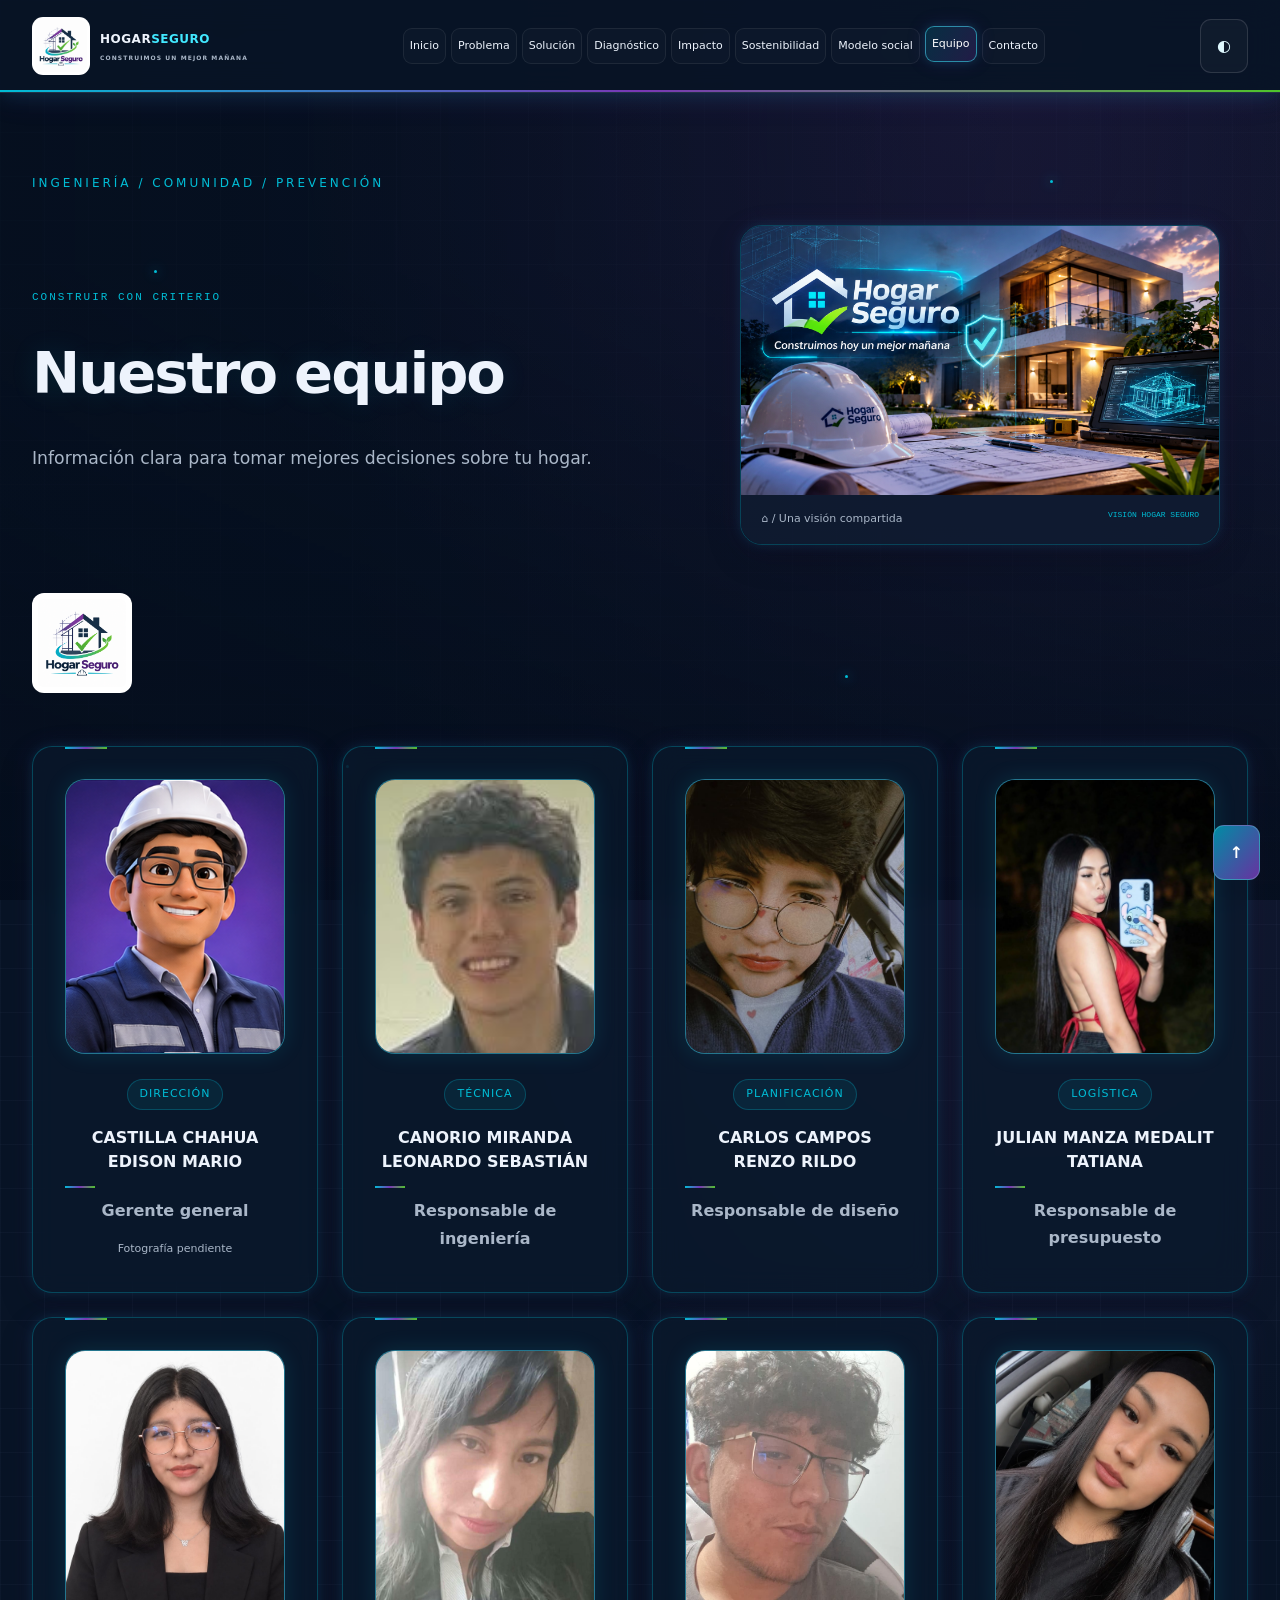
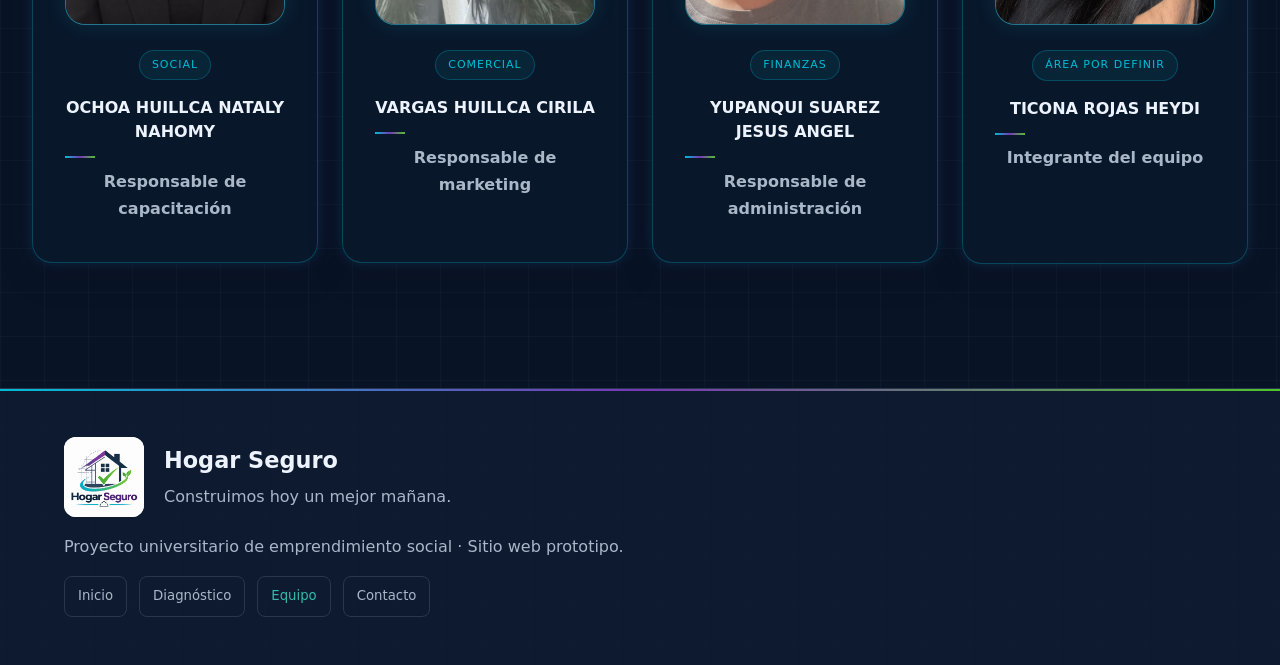
==== commit 8eb468cf: "Corregir fotografia de Leonardo" ====
--- a/equipo.html
+++ b/equipo.html
@@ -1 +1 @@
-<!doctype html><html lang="es"><head><meta charset="utf-8"><meta name="viewport" content="width=device-width,initial-scale=1"><title>Equipo · Hogar Seguro</title><link rel="stylesheet" href="css/global.css"><link rel="stylesheet" href="css/equipo.css?v=2"><script defer src="js/global.js"></script><script defer src="js/equipo.js"></script><link rel="icon" href="assets/icons/house.svg" type="image/svg+xml"></head><body><video autoplay muted loop playsinline preload="metadata" id="bg-video" aria-hidden="true" tabindex="-1" disablepictureinpicture><source src="assets/video/Blackout%20anime%20girl%20wallpaper%204k.mp4" type="video/mp4"></video><div class="ambient" aria-hidden="true"><i></i><i></i><i></i><i></i></div><div id="reading"></div><header><a href="index.html" class="brand"><img src="assets/img/logo-hogar-seguro.png" alt="Hogar Seguro" width="60" height="60"><span>HOGAR<span class="brand-accent">SEGURO</span><small>CONSTRUIMOS UN MEJOR MAÑANA</small></span></a><button aria-controls="navigation" id="menu" aria-expanded="false" aria-label="Abrir menú">☰</button><nav id="navigation" aria-label="Navegación principal"><a href="index.html">Inicio</a><a href="problema.html">Problema</a><a href="solucion.html">Solución</a><a href="diagnostico.html">Diagnóstico</a><a href="impacto.html">Impacto</a><a href="sostenible.html">Sostenibilidad</a><a href="negocio.html">Modelo social</a><a href="equipo.html">Equipo</a><a href="contacto.html">Contacto</a></nav><button id="theme" aria-label="Cambiar tema">◐</button></header><main><p class="eyebrow">INGENIERÍA / COMUNIDAD / PREVENCIÓN</p><div class="page-intro"><div><p class="hero-kicker">CONSTRUIR CON CRITERIO</p><h1>Nuestro equipo</h1><p class="intro-note">Información clara para tomar mejores decisiones sobre tu hogar.</p></div><figure class="section-visual"><img src="assets/img/hero-hogar-seguro.png" alt="Hogar Seguro: vivienda moderna, planos arquitectónicos y herramientas de construcción. Construimos hoy un mejor mañana." width="1672" height="941"><figcaption><span>⌂ / Una visión compartida</span><small>VISIÓN HOGAR SEGURO</small></figcaption></figure></div><img class="team-logo" src="assets/img/logo-hogar-seguro.png" alt="Identidad Hogar Seguro"><div class="cards team-grid"><article class="card member-card"><div class="portrait-frame"><img class="member-avatar " src="assets/img/generated/avatar-2.png" alt="Avatar provisional de CASTILLA CHAHUA EDISON MARIO" width="320" height="400" loading="lazy"></div><span class="member-area">Dirección</span><h2>CASTILLA CHAHUA EDISON MARIO</h2><p class="member-role">Gerente general</p><small class="photo-pending">Fotografía pendiente</small></article><article class="card member-card"><div class="portrait-frame"><img class="member-avatar real-photo" src="assets/img/team/leonardo.png" alt="Fotografía de CANORIO MIRANDA LEONARDO SEBASTIÁN" width="320" height="400" loading="lazy"></div><span class="member-area">Técnica</span><h2>CANORIO MIRANDA LEONARDO SEBASTIÁN</h2><p class="member-role">Responsable de ingeniería</p></article><article class="card member-card"><div class="portrait-frame"><img class="member-avatar real-photo" src="assets/img/team/renzo.png" alt="Fotografía de CARLOS CAMPOS RENZO RILDO" width="320" height="400" loading="lazy"></div><span class="member-area">Planificación</span><h2>CARLOS CAMPOS RENZO RILDO</h2><p class="member-role">Responsable de diseño</p></article><article class="card member-card"><div class="portrait-frame"><img class="member-avatar real-photo" src="assets/img/team/tatiana.png" alt="Fotografía de JULIAN MANZA MEDALIT TATIANA" width="320" height="400" loading="lazy"></div><span class="member-area">Logística</span><h2>JULIAN MANZA MEDALIT TATIANA</h2><p class="member-role">Responsable de presupuesto</p></article><article class="card member-card"><div class="portrait-frame"><img class="member-avatar real-photo" src="assets/img/team/nataly.png" alt="Fotografía de OCHOA HUILLCA NATALY NAHOMY" width="320" height="400" loading="lazy"></div><span class="member-area">Social</span><h2>OCHOA HUILLCA NATALY NAHOMY</h2><p class="member-role">Responsable de capacitación</p></article><article class="card member-card"><div class="portrait-frame"><img class="member-avatar real-photo" src="assets/img/team/cirila.png" alt="Fotografía de VARGAS HUILLCA CIRILA" width="320" height="400" loading="lazy"></div><span class="member-area">Comercial</span><h2>VARGAS HUILLCA CIRILA</h2><p class="member-role">Responsable de marketing</p></article><article class="card member-card"><div class="portrait-frame"><img class="member-avatar real-photo" src="assets/img/team/jesus.png" alt="Fotografía de YUPANQUI SUAREZ JESUS ANGEL" width="320" height="400" loading="lazy"></div><span class="member-area">Finanzas</span><h2>YUPANQUI SUAREZ JESUS ANGEL</h2><p class="member-role">Responsable de administración</p></article><article class="card member-card"><div class="portrait-frame"><img class="member-avatar real-photo" src="assets/img/team/heydi.png" alt="Fotografía de TICONA ROJAS HEYDI" width="320" height="400" loading="lazy"></div><span class="member-area">Área por definir</span><h2>TICONA ROJAS HEYDI</h2><p class="member-role">Integrante del equipo</p></article></div></main><footer><div class="footer-brand"><img src="assets/img/logo-hogar-seguro.png" alt="Hogar Seguro" width="80" height="80"><div><strong>Hogar Seguro</strong><p>Construimos hoy un mejor mañana.</p></div></div><p>Proyecto universitario de emprendimiento social · Sitio web prototipo.</p><nav aria-label="Enlaces del pie"><a href="index.html">Inicio</a><a href="diagnostico.html">Diagnóstico</a><a href="equipo.html">Equipo</a><a href="contacto.html">Contacto</a></nav></footer><button id="top" aria-label="Volver arriba">↑</button></body></html>+<!doctype html><html lang="es"><head><meta charset="utf-8"><meta name="viewport" content="width=device-width,initial-scale=1"><title>Equipo · Hogar Seguro</title><link rel="stylesheet" href="css/global.css"><link rel="stylesheet" href="css/equipo.css?v=2"><script defer src="js/global.js"></script><script defer src="js/equipo.js"></script><link rel="icon" href="assets/icons/house.svg" type="image/svg+xml"></head><body><video autoplay muted loop playsinline preload="metadata" id="bg-video" aria-hidden="true" tabindex="-1" disablepictureinpicture><source src="assets/video/Blackout%20anime%20girl%20wallpaper%204k.mp4" type="video/mp4"></video><div class="ambient" aria-hidden="true"><i></i><i></i><i></i><i></i></div><div id="reading"></div><header><a href="index.html" class="brand"><img src="assets/img/logo-hogar-seguro.png" alt="Hogar Seguro" width="60" height="60"><span>HOGAR<span class="brand-accent">SEGURO</span><small>CONSTRUIMOS UN MEJOR MAÑANA</small></span></a><button aria-controls="navigation" id="menu" aria-expanded="false" aria-label="Abrir menú">☰</button><nav id="navigation" aria-label="Navegación principal"><a href="index.html">Inicio</a><a href="problema.html">Problema</a><a href="solucion.html">Solución</a><a href="diagnostico.html">Diagnóstico</a><a href="impacto.html">Impacto</a><a href="sostenible.html">Sostenibilidad</a><a href="negocio.html">Modelo social</a><a href="equipo.html">Equipo</a><a href="contacto.html">Contacto</a></nav><button id="theme" aria-label="Cambiar tema">◐</button></header><main><p class="eyebrow">INGENIERÍA / COMUNIDAD / PREVENCIÓN</p><div class="page-intro"><div><p class="hero-kicker">CONSTRUIR CON CRITERIO</p><h1>Nuestro equipo</h1><p class="intro-note">Información clara para tomar mejores decisiones sobre tu hogar.</p></div><figure class="section-visual"><img src="assets/img/hero-hogar-seguro.png" alt="Hogar Seguro: vivienda moderna, planos arquitectónicos y herramientas de construcción. Construimos hoy un mejor mañana." width="1672" height="941"><figcaption><span>⌂ / Una visión compartida</span><small>VISIÓN HOGAR SEGURO</small></figcaption></figure></div><img class="team-logo" src="assets/img/logo-hogar-seguro.png" alt="Identidad Hogar Seguro"><div class="cards team-grid"><article class="card member-card"><div class="portrait-frame"><img class="member-avatar " src="assets/img/generated/avatar-2.png" alt="Avatar provisional de CASTILLA CHAHUA EDISON MARIO" width="320" height="400" loading="lazy"></div><span class="member-area">Dirección</span><h2>CASTILLA CHAHUA EDISON MARIO</h2><p class="member-role">Gerente general</p><small class="photo-pending">Fotografía pendiente</small></article><article class="card member-card"><div class="portrait-frame"><img class="member-avatar real-photo" src="assets/img/team/leonardo-v2.png" alt="Fotografía de CANORIO MIRANDA LEONARDO SEBASTIÁN" width="320" height="400" loading="lazy"></div><span class="member-area">Técnica</span><h2>CANORIO MIRANDA LEONARDO SEBASTIÁN</h2><p class="member-role">Responsable de ingeniería</p></article><article class="card member-card"><div class="portrait-frame"><img class="member-avatar real-photo" src="assets/img/team/renzo.png" alt="Fotografía de CARLOS CAMPOS RENZO RILDO" width="320" height="400" loading="lazy"></div><span class="member-area">Planificación</span><h2>CARLOS CAMPOS RENZO RILDO</h2><p class="member-role">Responsable de diseño</p></article><article class="card member-card"><div class="portrait-frame"><img class="member-avatar real-photo" src="assets/img/team/tatiana.png" alt="Fotografía de JULIAN MANZA MEDALIT TATIANA" width="320" height="400" loading="lazy"></div><span class="member-area">Logística</span><h2>JULIAN MANZA MEDALIT TATIANA</h2><p class="member-role">Responsable de presupuesto</p></article><article class="card member-card"><div class="portrait-frame"><img class="member-avatar real-photo" src="assets/img/team/nataly.png" alt="Fotografía de OCHOA HUILLCA NATALY NAHOMY" width="320" height="400" loading="lazy"></div><span class="member-area">Social</span><h2>OCHOA HUILLCA NATALY NAHOMY</h2><p class="member-role">Responsable de capacitación</p></article><article class="card member-card"><div class="portrait-frame"><img class="member-avatar real-photo" src="assets/img/team/cirila.png" alt="Fotografía de VARGAS HUILLCA CIRILA" width="320" height="400" loading="lazy"></div><span class="member-area">Comercial</span><h2>VARGAS HUILLCA CIRILA</h2><p class="member-role">Responsable de marketing</p></article><article class="card member-card"><div class="portrait-frame"><img class="member-avatar real-photo" src="assets/img/team/jesus.png" alt="Fotografía de YUPANQUI SUAREZ JESUS ANGEL" width="320" height="400" loading="lazy"></div><span class="member-area">Finanzas</span><h2>YUPANQUI SUAREZ JESUS ANGEL</h2><p class="member-role">Responsable de administración</p></article><article class="card member-card"><div class="portrait-frame"><img class="member-avatar real-photo" src="assets/img/team/heydi.png" alt="Fotografía de TICONA ROJAS HEYDI" width="320" height="400" loading="lazy"></div><span class="member-area">Área por definir</span><h2>TICONA ROJAS HEYDI</h2><p class="member-role">Integrante del equipo</p></article></div></main><footer><div class="footer-brand"><img src="assets/img/logo-hogar-seguro.png" alt="Hogar Seguro" width="80" height="80"><div><strong>Hogar Seguro</strong><p>Construimos hoy un mejor mañana.</p></div></div><p>Proyecto universitario de emprendimiento social · Sitio web prototipo.</p><nav aria-label="Enlaces del pie"><a href="index.html">Inicio</a><a href="diagnostico.html">Diagnóstico</a><a href="equipo.html">Equipo</a><a href="contacto.html">Contacto</a></nav></footer><button id="top" aria-label="Volver arriba">↑</button></body></html>
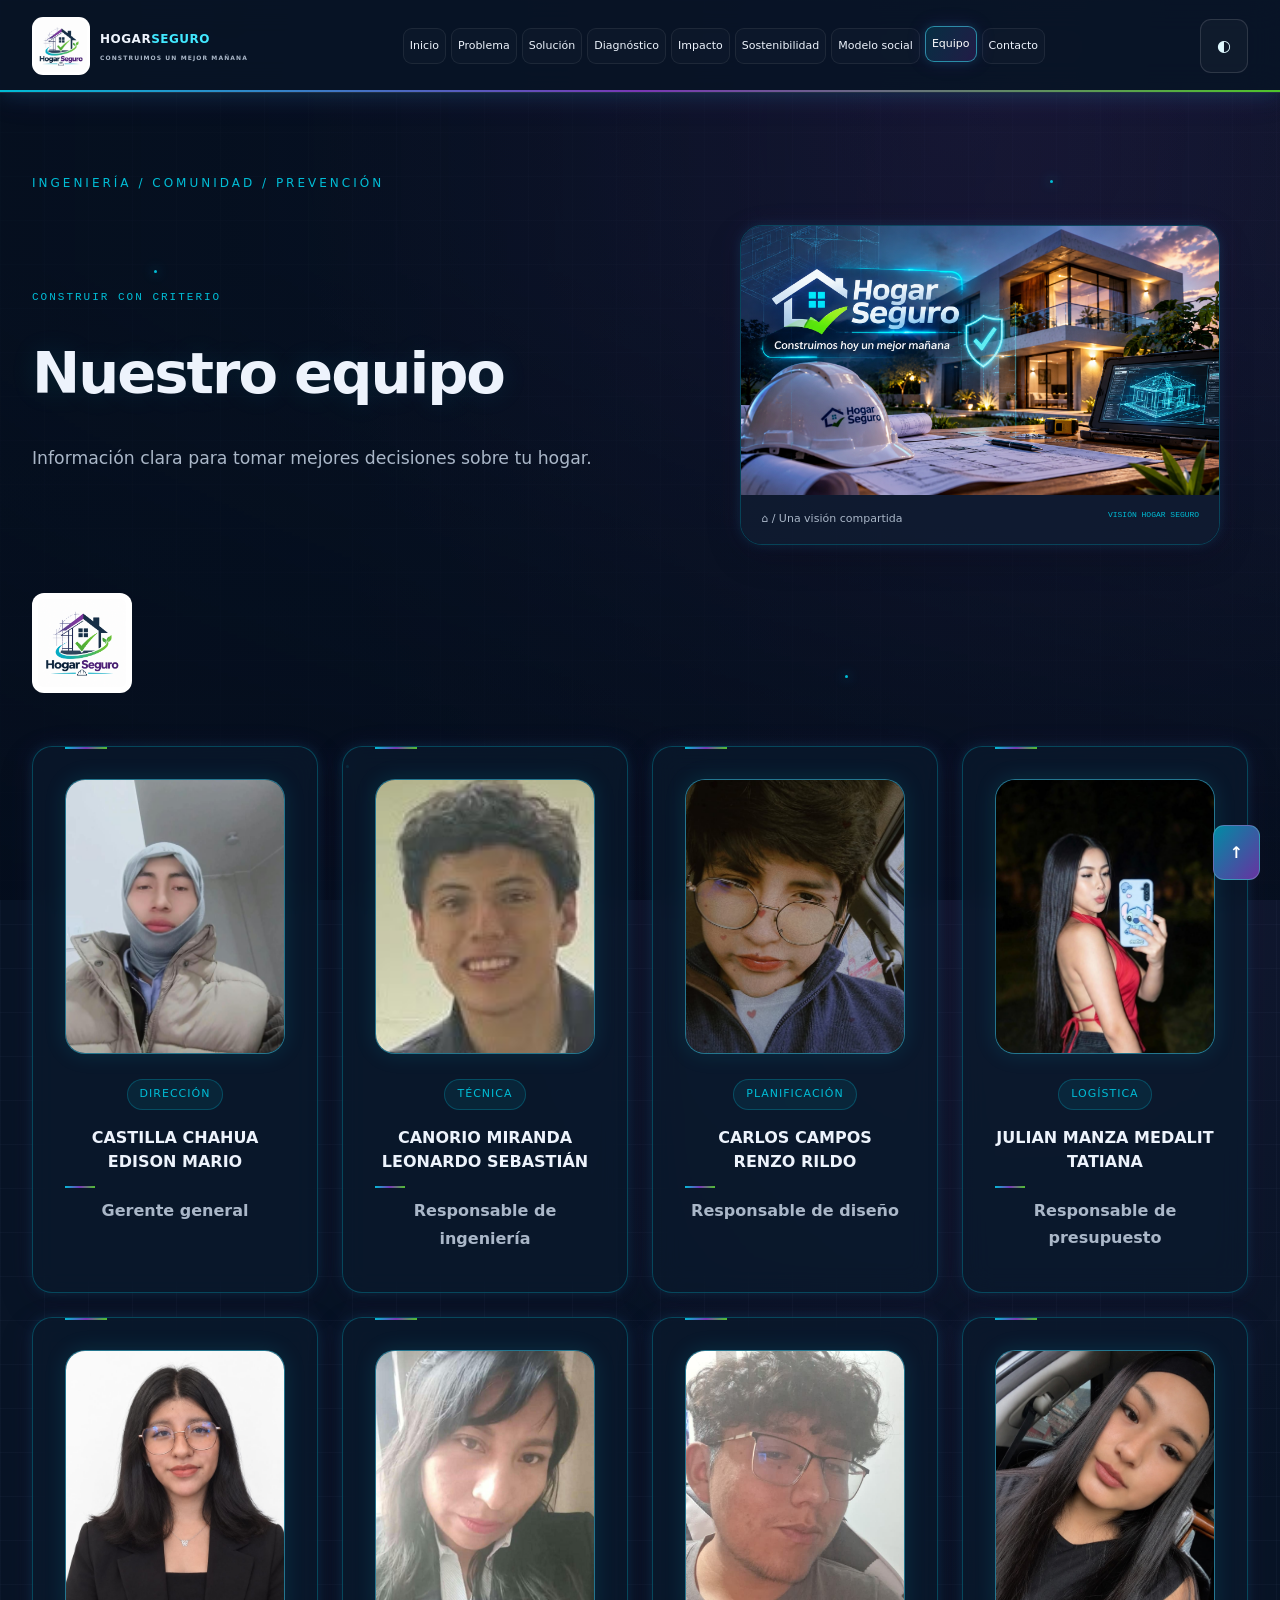
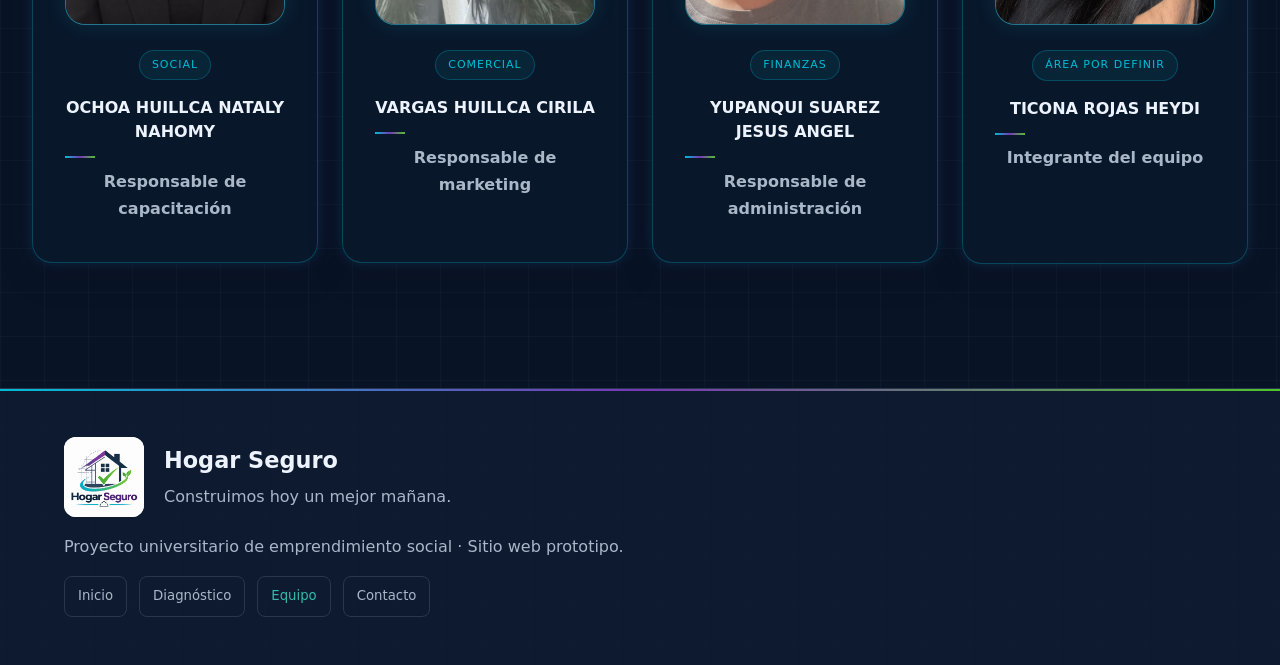
==== commit 8c81fa7f: "Agregar fotografia de Edison Mario" ====
--- a/equipo.html
+++ b/equipo.html
@@ -1 +1 @@
-<!doctype html><html lang="es"><head><meta charset="utf-8"><meta name="viewport" content="width=device-width,initial-scale=1"><title>Equipo · Hogar Seguro</title><link rel="stylesheet" href="css/global.css"><link rel="stylesheet" href="css/equipo.css?v=2"><script defer src="js/global.js"></script><script defer src="js/equipo.js"></script><link rel="icon" href="assets/icons/house.svg" type="image/svg+xml"></head><body><video autoplay muted loop playsinline preload="metadata" id="bg-video" aria-hidden="true" tabindex="-1" disablepictureinpicture><source src="assets/video/Blackout%20anime%20girl%20wallpaper%204k.mp4" type="video/mp4"></video><div class="ambient" aria-hidden="true"><i></i><i></i><i></i><i></i></div><div id="reading"></div><header><a href="index.html" class="brand"><img src="assets/img/logo-hogar-seguro.png" alt="Hogar Seguro" width="60" height="60"><span>HOGAR<span class="brand-accent">SEGURO</span><small>CONSTRUIMOS UN MEJOR MAÑANA</small></span></a><button aria-controls="navigation" id="menu" aria-expanded="false" aria-label="Abrir menú">☰</button><nav id="navigation" aria-label="Navegación principal"><a href="index.html">Inicio</a><a href="problema.html">Problema</a><a href="solucion.html">Solución</a><a href="diagnostico.html">Diagnóstico</a><a href="impacto.html">Impacto</a><a href="sostenible.html">Sostenibilidad</a><a href="negocio.html">Modelo social</a><a href="equipo.html">Equipo</a><a href="contacto.html">Contacto</a></nav><button id="theme" aria-label="Cambiar tema">◐</button></header><main><p class="eyebrow">INGENIERÍA / COMUNIDAD / PREVENCIÓN</p><div class="page-intro"><div><p class="hero-kicker">CONSTRUIR CON CRITERIO</p><h1>Nuestro equipo</h1><p class="intro-note">Información clara para tomar mejores decisiones sobre tu hogar.</p></div><figure class="section-visual"><img src="assets/img/hero-hogar-seguro.png" alt="Hogar Seguro: vivienda moderna, planos arquitectónicos y herramientas de construcción. Construimos hoy un mejor mañana." width="1672" height="941"><figcaption><span>⌂ / Una visión compartida</span><small>VISIÓN HOGAR SEGURO</small></figcaption></figure></div><img class="team-logo" src="assets/img/logo-hogar-seguro.png" alt="Identidad Hogar Seguro"><div class="cards team-grid"><article class="card member-card"><div class="portrait-frame"><img class="member-avatar " src="assets/img/generated/avatar-2.png" alt="Avatar provisional de CASTILLA CHAHUA EDISON MARIO" width="320" height="400" loading="lazy"></div><span class="member-area">Dirección</span><h2>CASTILLA CHAHUA EDISON MARIO</h2><p class="member-role">Gerente general</p><small class="photo-pending">Fotografía pendiente</small></article><article class="card member-card"><div class="portrait-frame"><img class="member-avatar real-photo" src="assets/img/team/leonardo-v2.png" alt="Fotografía de CANORIO MIRANDA LEONARDO SEBASTIÁN" width="320" height="400" loading="lazy"></div><span class="member-area">Técnica</span><h2>CANORIO MIRANDA LEONARDO SEBASTIÁN</h2><p class="member-role">Responsable de ingeniería</p></article><article class="card member-card"><div class="portrait-frame"><img class="member-avatar real-photo" src="assets/img/team/renzo.png" alt="Fotografía de CARLOS CAMPOS RENZO RILDO" width="320" height="400" loading="lazy"></div><span class="member-area">Planificación</span><h2>CARLOS CAMPOS RENZO RILDO</h2><p class="member-role">Responsable de diseño</p></article><article class="card member-card"><div class="portrait-frame"><img class="member-avatar real-photo" src="assets/img/team/tatiana.png" alt="Fotografía de JULIAN MANZA MEDALIT TATIANA" width="320" height="400" loading="lazy"></div><span class="member-area">Logística</span><h2>JULIAN MANZA MEDALIT TATIANA</h2><p class="member-role">Responsable de presupuesto</p></article><article class="card member-card"><div class="portrait-frame"><img class="member-avatar real-photo" src="assets/img/team/nataly.png" alt="Fotografía de OCHOA HUILLCA NATALY NAHOMY" width="320" height="400" loading="lazy"></div><span class="member-area">Social</span><h2>OCHOA HUILLCA NATALY NAHOMY</h2><p class="member-role">Responsable de capacitación</p></article><article class="card member-card"><div class="portrait-frame"><img class="member-avatar real-photo" src="assets/img/team/cirila.png" alt="Fotografía de VARGAS HUILLCA CIRILA" width="320" height="400" loading="lazy"></div><span class="member-area">Comercial</span><h2>VARGAS HUILLCA CIRILA</h2><p class="member-role">Responsable de marketing</p></article><article class="card member-card"><div class="portrait-frame"><img class="member-avatar real-photo" src="assets/img/team/jesus.png" alt="Fotografía de YUPANQUI SUAREZ JESUS ANGEL" width="320" height="400" loading="lazy"></div><span class="member-area">Finanzas</span><h2>YUPANQUI SUAREZ JESUS ANGEL</h2><p class="member-role">Responsable de administración</p></article><article class="card member-card"><div class="portrait-frame"><img class="member-avatar real-photo" src="assets/img/team/heydi.png" alt="Fotografía de TICONA ROJAS HEYDI" width="320" height="400" loading="lazy"></div><span class="member-area">Área por definir</span><h2>TICONA ROJAS HEYDI</h2><p class="member-role">Integrante del equipo</p></article></div></main><footer><div class="footer-brand"><img src="assets/img/logo-hogar-seguro.png" alt="Hogar Seguro" width="80" height="80"><div><strong>Hogar Seguro</strong><p>Construimos hoy un mejor mañana.</p></div></div><p>Proyecto universitario de emprendimiento social · Sitio web prototipo.</p><nav aria-label="Enlaces del pie"><a href="index.html">Inicio</a><a href="diagnostico.html">Diagnóstico</a><a href="equipo.html">Equipo</a><a href="contacto.html">Contacto</a></nav></footer><button id="top" aria-label="Volver arriba">↑</button></body></html>+<!doctype html><html lang="es"><head><meta charset="utf-8"><meta name="viewport" content="width=device-width,initial-scale=1"><title>Equipo · Hogar Seguro</title><link rel="stylesheet" href="css/global.css"><link rel="stylesheet" href="css/equipo.css?v=2"><script defer src="js/global.js"></script><script defer src="js/equipo.js"></script><link rel="icon" href="assets/icons/house.svg" type="image/svg+xml"></head><body><video autoplay muted loop playsinline preload="metadata" id="bg-video" aria-hidden="true" tabindex="-1" disablepictureinpicture><source src="assets/video/Blackout%20anime%20girl%20wallpaper%204k.mp4" type="video/mp4"></video><div class="ambient" aria-hidden="true"><i></i><i></i><i></i><i></i></div><div id="reading"></div><header><a href="index.html" class="brand"><img src="assets/img/logo-hogar-seguro.png" alt="Hogar Seguro" width="60" height="60"><span>HOGAR<span class="brand-accent">SEGURO</span><small>CONSTRUIMOS UN MEJOR MAÑANA</small></span></a><button aria-controls="navigation" id="menu" aria-expanded="false" aria-label="Abrir menú">☰</button><nav id="navigation" aria-label="Navegación principal"><a href="index.html">Inicio</a><a href="problema.html">Problema</a><a href="solucion.html">Solución</a><a href="diagnostico.html">Diagnóstico</a><a href="impacto.html">Impacto</a><a href="sostenible.html">Sostenibilidad</a><a href="negocio.html">Modelo social</a><a href="equipo.html">Equipo</a><a href="contacto.html">Contacto</a></nav><button id="theme" aria-label="Cambiar tema">◐</button></header><main><p class="eyebrow">INGENIERÍA / COMUNIDAD / PREVENCIÓN</p><div class="page-intro"><div><p class="hero-kicker">CONSTRUIR CON CRITERIO</p><h1>Nuestro equipo</h1><p class="intro-note">Información clara para tomar mejores decisiones sobre tu hogar.</p></div><figure class="section-visual"><img src="assets/img/hero-hogar-seguro.png" alt="Hogar Seguro: vivienda moderna, planos arquitectónicos y herramientas de construcción. Construimos hoy un mejor mañana." width="1672" height="941"><figcaption><span>⌂ / Una visión compartida</span><small>VISIÓN HOGAR SEGURO</small></figcaption></figure></div><img class="team-logo" src="assets/img/logo-hogar-seguro.png" alt="Identidad Hogar Seguro"><div class="cards team-grid"><article class="card member-card"><div class="portrait-frame"><img class="member-avatar real-photo" src="assets/img/team/edison.png" alt="Fotografía de CASTILLA CHAHUA EDISON MARIO" width="320" height="400" loading="lazy"></div><span class="member-area">Dirección</span><h2>CASTILLA CHAHUA EDISON MARIO</h2><p class="member-role">Gerente general</p></article><article class="card member-card"><div class="portrait-frame"><img class="member-avatar real-photo" src="assets/img/team/leonardo-v2.png" alt="Fotografía de CANORIO MIRANDA LEONARDO SEBASTIÁN" width="320" height="400" loading="lazy"></div><span class="member-area">Técnica</span><h2>CANORIO MIRANDA LEONARDO SEBASTIÁN</h2><p class="member-role">Responsable de ingeniería</p></article><article class="card member-card"><div class="portrait-frame"><img class="member-avatar real-photo" src="assets/img/team/renzo.png" alt="Fotografía de CARLOS CAMPOS RENZO RILDO" width="320" height="400" loading="lazy"></div><span class="member-area">Planificación</span><h2>CARLOS CAMPOS RENZO RILDO</h2><p class="member-role">Responsable de diseño</p></article><article class="card member-card"><div class="portrait-frame"><img class="member-avatar real-photo" src="assets/img/team/tatiana.png" alt="Fotografía de JULIAN MANZA MEDALIT TATIANA" width="320" height="400" loading="lazy"></div><span class="member-area">Logística</span><h2>JULIAN MANZA MEDALIT TATIANA</h2><p class="member-role">Responsable de presupuesto</p></article><article class="card member-card"><div class="portrait-frame"><img class="member-avatar real-photo" src="assets/img/team/nataly.png" alt="Fotografía de OCHOA HUILLCA NATALY NAHOMY" width="320" height="400" loading="lazy"></div><span class="member-area">Social</span><h2>OCHOA HUILLCA NATALY NAHOMY</h2><p class="member-role">Responsable de capacitación</p></article><article class="card member-card"><div class="portrait-frame"><img class="member-avatar real-photo" src="assets/img/team/cirila.png" alt="Fotografía de VARGAS HUILLCA CIRILA" width="320" height="400" loading="lazy"></div><span class="member-area">Comercial</span><h2>VARGAS HUILLCA CIRILA</h2><p class="member-role">Responsable de marketing</p></article><article class="card member-card"><div class="portrait-frame"><img class="member-avatar real-photo" src="assets/img/team/jesus.png" alt="Fotografía de YUPANQUI SUAREZ JESUS ANGEL" width="320" height="400" loading="lazy"></div><span class="member-area">Finanzas</span><h2>YUPANQUI SUAREZ JESUS ANGEL</h2><p class="member-role">Responsable de administración</p></article><article class="card member-card"><div class="portrait-frame"><img class="member-avatar real-photo" src="assets/img/team/heydi.png" alt="Fotografía de TICONA ROJAS HEYDI" width="320" height="400" loading="lazy"></div><span class="member-area">Área por definir</span><h2>TICONA ROJAS HEYDI</h2><p class="member-role">Integrante del equipo</p></article></div></main><footer><div class="footer-brand"><img src="assets/img/logo-hogar-seguro.png" alt="Hogar Seguro" width="80" height="80"><div><strong>Hogar Seguro</strong><p>Construimos hoy un mejor mañana.</p></div></div><p>Proyecto universitario de emprendimiento social · Sitio web prototipo.</p><nav aria-label="Enlaces del pie"><a href="index.html">Inicio</a><a href="diagnostico.html">Diagnóstico</a><a href="equipo.html">Equipo</a><a href="contacto.html">Contacto</a></nav></footer><button id="top" aria-label="Volver arriba">↑</button></body></html>
